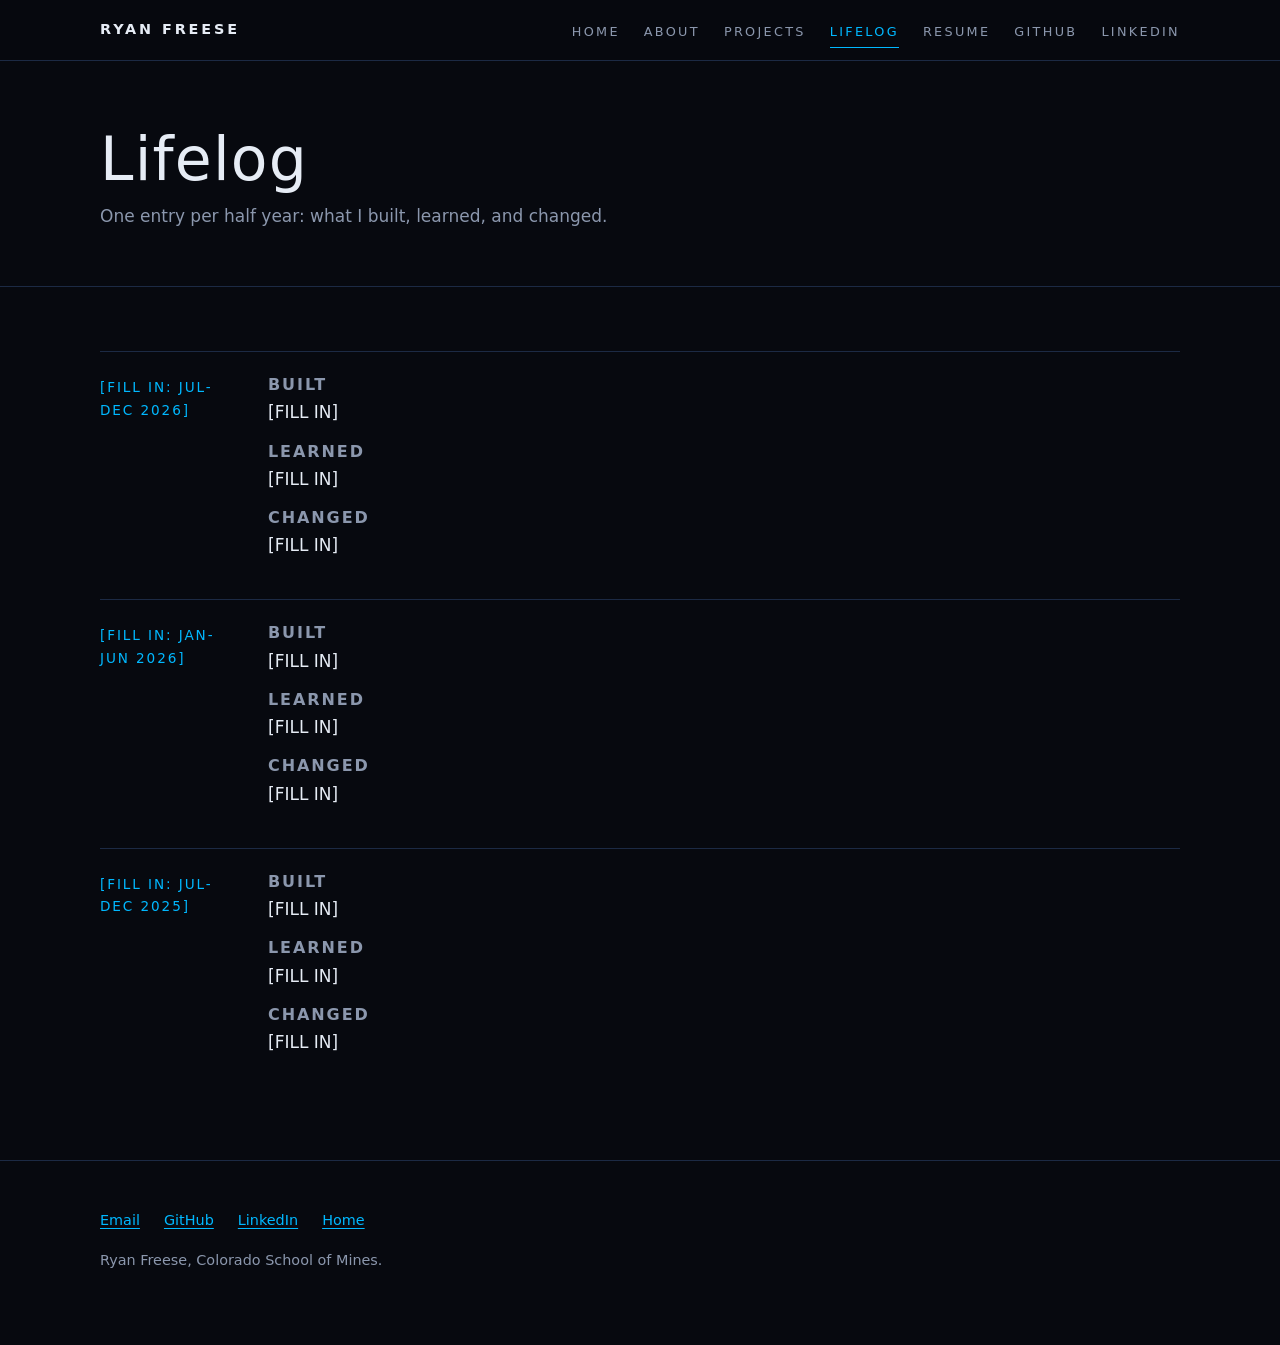
==== lifelog/index.html @ 389905f2 "Build full site: home, about, projects, lifelog, resume, redirect stubs Dark neon-blue crystalline t" ====
<!doctype html>
<html lang="en">
<head>
  <meta charset="utf-8">
  <meta name="viewport" content="width=device-width, initial-scale=1">
  <title>Lifelog | Ryan Freese</title>
  <link rel="stylesheet" href="../style.css">
</head>
<body>

  <header class="site-header">
    <div class="wrap">
      <a class="brand" href="../index.html">Ryan Freese</a>
      <nav aria-label="Main">
        <ul class="nav">
          <li><a href="../index.html">Home</a></li>
          <li><a href="../about.html">About</a></li>
          <li><a href="../projects/">Projects</a></li>
          <li><a href="../lifelog/" aria-current="page">Lifelog</a></li>
          <li><a href="../resume/">Resume</a></li>
          <li><a href="../github/">GitHub</a></li>
          <li><a href="../linkedin/">LinkedIn</a></li>
        </ul>
      </nav>
    </div>
  </header>

  <main>
    <div class="page-title">
      <div class="wrap">
        <h1>Lifelog</h1>
        <p class="muted">One entry per half year: what I built, learned, and changed.</p>
      </div>
    </div>

    <section class="section">
      <div class="wrap">

        <article class="log-entry">
          <time datetime="2026-07">[FILL IN: Jul-Dec 2026]</time>
          <div>
            <h3>Built</h3><p>[FILL IN]</p>
            <h3>Learned</h3><p>[FILL IN]</p>
            <h3>Changed</h3><p>[FILL IN]</p>
          </div>
        </article>

        <article class="log-entry">
          <time datetime="2026-01">[FILL IN: Jan-Jun 2026]</time>
          <div>
            <h3>Built</h3><p>[FILL IN]</p>
            <h3>Learned</h3><p>[FILL IN]</p>
            <h3>Changed</h3><p>[FILL IN]</p>
          </div>
        </article>

        <article class="log-entry">
          <time datetime="2025-07">[FILL IN: Jul-Dec 2025]</time>
          <div>
            <h3>Built</h3><p>[FILL IN]</p>
            <h3>Learned</h3><p>[FILL IN]</p>
            <h3>Changed</h3><p>[FILL IN]</p>
          </div>
        </article>

      </div>
    </section>
  </main>

  <footer class="site-footer">
    <div class="wrap">
      <ul>
        <li><a href="mailto:ryandfreese@gmail.com">Email</a></li>
        <li><a href="../github/">GitHub</a></li>
        <li><a href="../linkedin/">LinkedIn</a></li>
        <li><a href="../index.html">Home</a></li>
      </ul>
      <p>Ryan Freese, Colorado School of Mines.</p>
    </div>
  </footer>

</body>
</html>
---- style.css ----
/* Dark, neon-blue, crystalline. Plain CSS, system fonts, no JS.
   Spacing scale: 8 / 16 / 24 / 32 / 48 / 64 / 96 px. */

:root {
  color-scheme: dark;
  --bg: #07090f;
  --panel: #0d1220;
  --line: #1c2a44;
  --text: #e6ecf5;
  --muted: #8b97ad;
  --accent: #00b8ff;
  --s1: 8px; --s2: 16px; --s3: 24px; --s4: 32px; --s5: 48px; --s6: 64px; --s7: 96px;
  /* cut corners: the "crystal" shape used on portrait and cards */
  --facet: polygon(14px 0, 100% 0, 100% calc(100% - 14px), calc(100% - 14px) 100%, 0 100%, 0 14px);
}

html { scroll-behavior: smooth; }

body {
  margin: 0;
  background: var(--bg);
  color: var(--text);
  font-family: "Segoe UI", system-ui, -apple-system, Helvetica, Arial, sans-serif;
  font-size: 1.0625rem;
  line-height: 1.65;
}

a { color: var(--accent); text-decoration-thickness: 1px; text-underline-offset: 3px; }
a:hover { color: #7fdcff; }
:focus-visible { outline: 2px solid var(--accent); outline-offset: 3px; }

h1, h2, h3 { line-height: 1.15; margin: 0 0 var(--s2); }
h1 { font-size: clamp(2.5rem, 7vw, 4.75rem); font-weight: 300; letter-spacing: 0.02em; }
h2 { font-size: 0.95rem; font-weight: 600; letter-spacing: 0.24em; text-transform: uppercase; color: var(--accent); }
h3 { font-size: 1.25rem; font-weight: 600; }
p { margin: 0 0 var(--s3); }

.wrap { max-width: 1080px; margin: 0 auto; padding: 0 var(--s3); }
.prose { max-width: 65ch; }
.muted { color: var(--muted); }

/* ---------- header ---------- */
.site-header {
  position: sticky; top: 0; z-index: 10;
  background: rgba(7, 9, 15, 0.94);
  border-bottom: 1px solid var(--line);
}
.site-header .wrap { display: flex; flex-wrap: wrap; align-items: center; justify-content: space-between; gap: var(--s1) var(--s3); padding-top: var(--s2); padding-bottom: var(--s2); }
.brand { color: var(--text); font-weight: 600; letter-spacing: 0.2em; text-decoration: none; text-transform: uppercase; font-size: 0.9rem; }
.nav { display: flex; flex-wrap: wrap; gap: var(--s1) var(--s3); list-style: none; margin: 0; padding: 0; }
.nav a { color: var(--muted); text-decoration: none; font-size: 0.8rem; letter-spacing: 0.18em; text-transform: uppercase; padding: var(--s1) 0; border-bottom: 1px solid transparent; }
.nav a:hover, .nav a[aria-current="page"] { color: var(--accent); border-bottom-color: var(--accent); }

/* ---------- hero ---------- */
.hero {
  padding: var(--s7) 0 var(--s6);
  border-bottom: 1px solid var(--line);
  /* low-poly triangles from hard-stop gradients */
  background:
    linear-gradient(135deg, transparent 0 62%, rgba(0, 184, 255, 0.07) 62% 100%),
    linear-gradient(225deg, rgba(0, 184, 255, 0.10) 0 26%, transparent 26%),
    linear-gradient(315deg, transparent 0 78%, rgba(0, 184, 255, 0.05) 78% 100%),
    var(--bg);
}
.hero .wrap { display: grid; grid-template-columns: 1fr minmax(200px, 300px); gap: var(--s5); align-items: center; }
.hero h1 span { color: var(--accent); text-shadow: 0 0 24px rgba(0, 184, 255, 0.45); }
.hero .lead { font-size: 1.25rem; color: var(--text); margin-bottom: var(--s2); }
.hero .intro { color: var(--muted); max-width: 52ch; }

.portrait { padding: 1px; background: var(--accent); clip-path: var(--facet); aspect-ratio: 4 / 5; }
.portrait > div { height: 100%; display: grid; place-items: center; text-align: center; padding: var(--s2); background: var(--panel); clip-path: var(--facet); color: var(--muted); font-size: 0.85rem; letter-spacing: 0.12em; text-transform: uppercase; }

/* ghost button */
.btn { display: inline-block; padding: 12px 28px; border: 1px solid var(--accent); color: var(--accent); text-decoration: none; text-transform: uppercase; letter-spacing: 0.2em; font-size: 0.8rem; transition: background 0.2s, color 0.2s; }
.btn:hover { background: var(--accent); color: var(--bg); }

/* ---------- sections ---------- */
.section { padding: var(--s6) 0; border-bottom: 1px solid var(--line); scroll-margin-top: 72px; }
.page-title { padding: var(--s6) 0 var(--s4); border-bottom: 1px solid var(--line); }
.page-title h1 { margin-bottom: var(--s1); font-size: clamp(2.25rem, 6vw, 3.75rem); }

/* ---------- skills grid: cards expand on hover or focus ---------- */
.skills-grid { display: grid; grid-template-columns: repeat(3, 1fr); gap: var(--s2); list-style: none; margin: var(--s4) 0 var(--s5); padding: 0; }
.skill-card { padding: 1px; background: var(--line); clip-path: var(--facet); transition: background 0.2s; cursor: default; }
.skill-card > div { height: 100%; box-sizing: border-box; padding: var(--s3); background: var(--panel); clip-path: var(--facet); }
.skill-card h3 { margin-bottom: var(--s1); }
.skill-card p { margin: 0; color: var(--muted); font-size: 0.95rem; }
.skill-card__detail { max-height: 0; overflow: hidden; opacity: 0; transition: max-height 0.3s ease, opacity 0.25s ease; }
.skill-card__detail dl { margin: var(--s2) 0 0; padding-top: var(--s2); border-top: 1px solid var(--line); font-size: 0.9rem; }
.skill-card__detail dt { color: var(--accent); font-size: 0.72rem; letter-spacing: 0.18em; text-transform: uppercase; }
.skill-card__detail dd { margin: 0 0 var(--s1); color: var(--text); }
.skill-card:hover, .skill-card:focus-within { grid-column: 1 / -1; background: var(--accent); }
.skill-card:hover .skill-card__detail, .skill-card:focus-within .skill-card__detail { max-height: 320px; opacity: 1; }

.skill-lists { display: grid; grid-template-columns: repeat(3, 1fr); gap: var(--s4); }
.skill-lists h3 { font-size: 0.8rem; letter-spacing: 0.2em; text-transform: uppercase; color: var(--muted); }
.skill-lists p { margin: 0; }

/* ---------- case studies ---------- */
.case { padding: var(--s4); margin-bottom: var(--s4); background: var(--panel); border: 1px solid var(--line); border-left: 3px solid var(--accent); clip-path: var(--facet); }
.case--major { padding: var(--s5) var(--s4); }
.case--major h2, .case--minor h2 { margin-bottom: var(--s1); }
.case h3 { font-size: 1.75rem; font-weight: 300; }
.case--minor h3 { font-size: 1.25rem; font-weight: 600; }
.case dl { display: grid; grid-template-columns: max-content 1fr; gap: var(--s1) var(--s3); margin: var(--s3) 0 0; }
.case dt { color: var(--accent); font-size: 0.72rem; letter-spacing: 0.18em; text-transform: uppercase; padding-top: 4px; }
.case dd { margin: 0; }

/* ---------- lifelog ---------- */
.log-entry { display: grid; grid-template-columns: 9rem 1fr; gap: var(--s3); padding: var(--s3) 0; border-top: 1px solid var(--line); }
.log-entry time { color: var(--accent); letter-spacing: 0.14em; text-transform: uppercase; font-size: 0.85rem; }
.log-entry h3 { font-size: 1rem; color: var(--muted); letter-spacing: 0.12em; text-transform: uppercase; margin: 0 0 4px; }
.log-entry p { margin: 0 0 var(--s2); }

/* ---------- footer ---------- */
.site-footer { padding: var(--s5) 0; color: var(--muted); font-size: 0.9rem; }
.site-footer ul { display: flex; flex-wrap: wrap; gap: var(--s1) var(--s3); list-style: none; margin: 0 0 var(--s2); padding: 0; }

/* ---------- small screens ---------- */
@media (max-width: 720px) {
  .hero { padding: var(--s6) 0 var(--s5); }
  .hero .wrap { grid-template-columns: 1fr; }
  .portrait { max-width: 220px; order: -1; }
  .skills-grid, .skill-lists { grid-template-columns: 1fr; }
  .case dl, .log-entry { grid-template-columns: 1fr; }
  .case dl { gap: 0; }
  .case dd { margin-bottom: var(--s2); }
}

@media (prefers-reduced-motion: reduce) {
  html { scroll-behavior: auto; }
  .btn, .skill-card, .skill-card__detail { transition: none; }
}
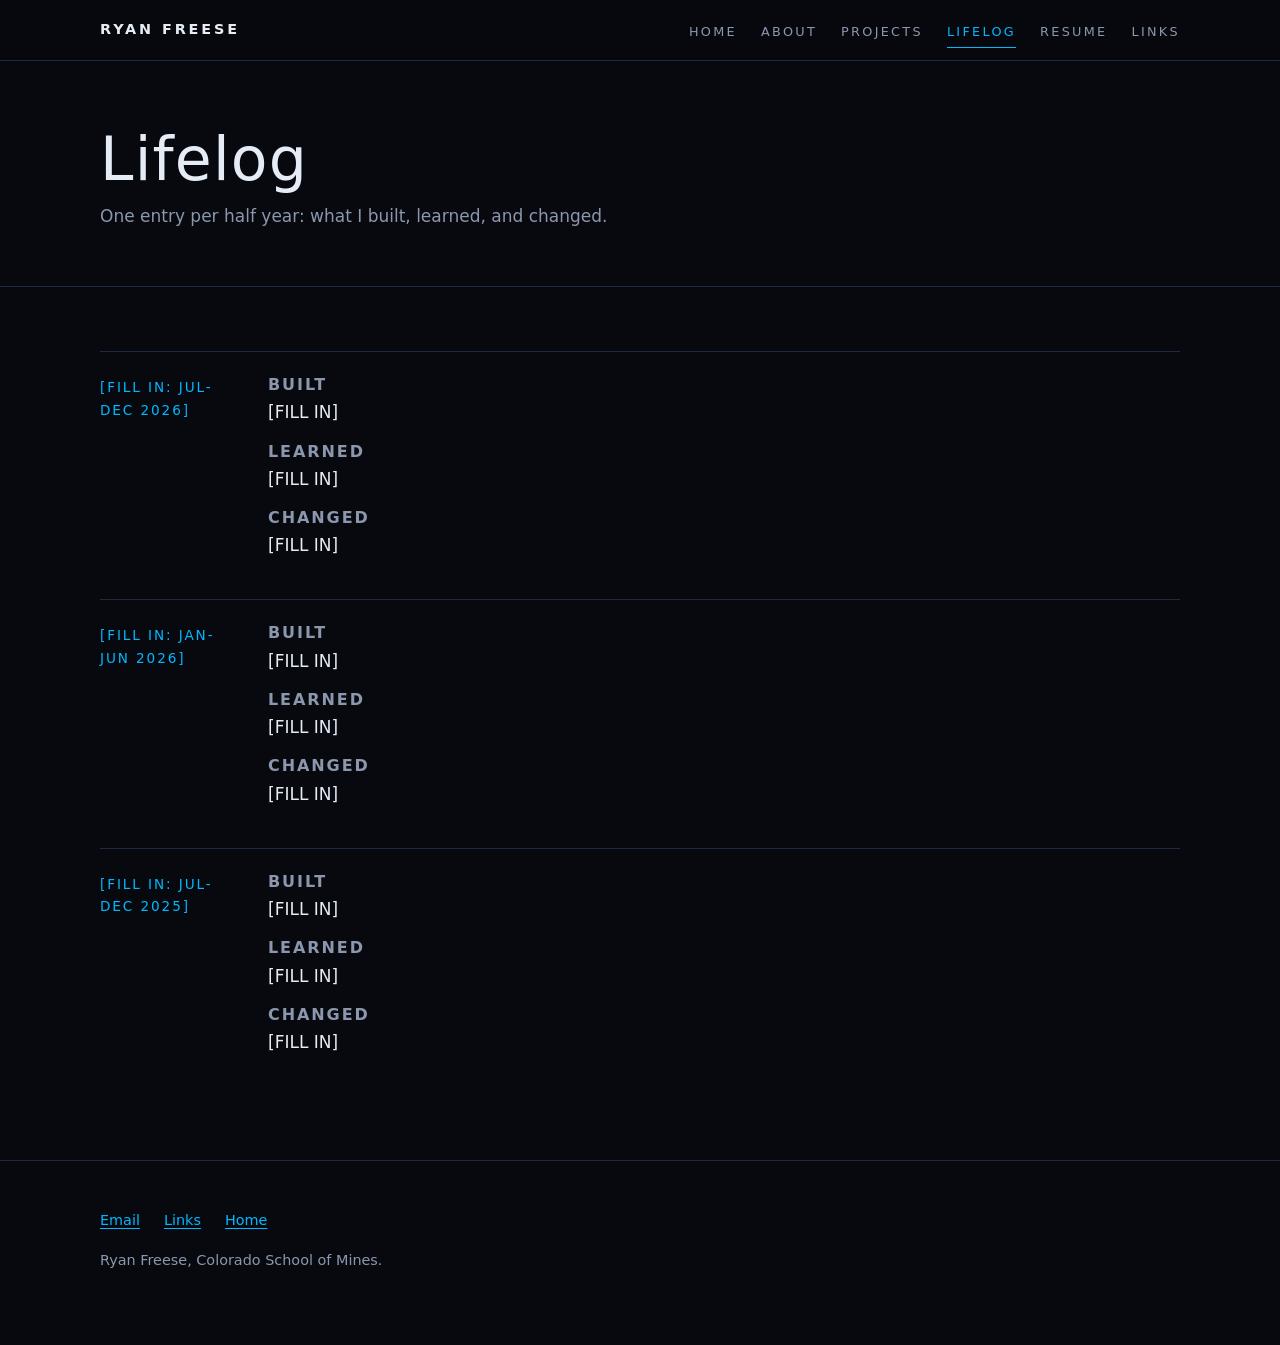
==== commit 78886b18: "Replace GitHub and LinkedIn tabs with a Links page Co-Authored-By: Claude Sonnet 5 <noreply@anthropi" ====
--- a/lifelog/index.html
+++ b/lifelog/index.html
@@ -18,8 +18,7 @@
           <li><a href="../projects/">Projects</a></li>
           <li><a href="../lifelog/" aria-current="page">Lifelog</a></li>
           <li><a href="../resume/">Resume</a></li>
-          <li><a href="../github/">GitHub</a></li>
-          <li><a href="../linkedin/">LinkedIn</a></li>
+          <li><a href="../links/">Links</a></li>
         </ul>
       </nav>
     </div>
@@ -71,8 +70,7 @@
     <div class="wrap">
       <ul>
         <li><a href="mailto:ryandfreese@gmail.com">Email</a></li>
-        <li><a href="../github/">GitHub</a></li>
-        <li><a href="../linkedin/">LinkedIn</a></li>
+        <li><a href="../links/">Links</a></li>
         <li><a href="../index.html">Home</a></li>
       </ul>
       <p>Ryan Freese, Colorado School of Mines.</p>
--- a/style.css
+++ b/style.css
@@ -131,3 +131,14 @@
   html { scroll-behavior: auto; }
   .btn, .skill-card, .skill-card__detail { transition: none; }
 }
+
+/* ---------- links page ---------- */
+.links-grid { display: grid; grid-template-columns: repeat(auto-fill, minmax(220px, 1fr)); gap: var(--s3); list-style: none; margin: 0; padding: 0; }
+.link-card { padding: 1px; background: var(--line); clip-path: var(--facet); transition: background 0.2s; }
+.link-card:hover, .link-card:focus-within { background: var(--accent); }
+.link-card > div { height: 100%; box-sizing: border-box; padding: var(--s4) var(--s3); background: var(--panel); clip-path: var(--facet); text-align: center; }
+.link-card h3 { margin-bottom: 4px; }
+.link-card p { margin: 0 0 var(--s3); font-size: 0.9rem; }
+.logo { width: 72px; height: 72px; margin: 0 auto var(--s2); display: grid; place-items: center; background: var(--accent); color: var(--bg); font-weight: 700; font-size: 1.4rem; letter-spacing: 0.06em; clip-path: var(--facet); }
+.btn[aria-disabled="true"] { border-color: var(--line); color: var(--muted); cursor: not-allowed; }
+.btn[aria-disabled="true"]:hover { background: transparent; color: var(--muted); }
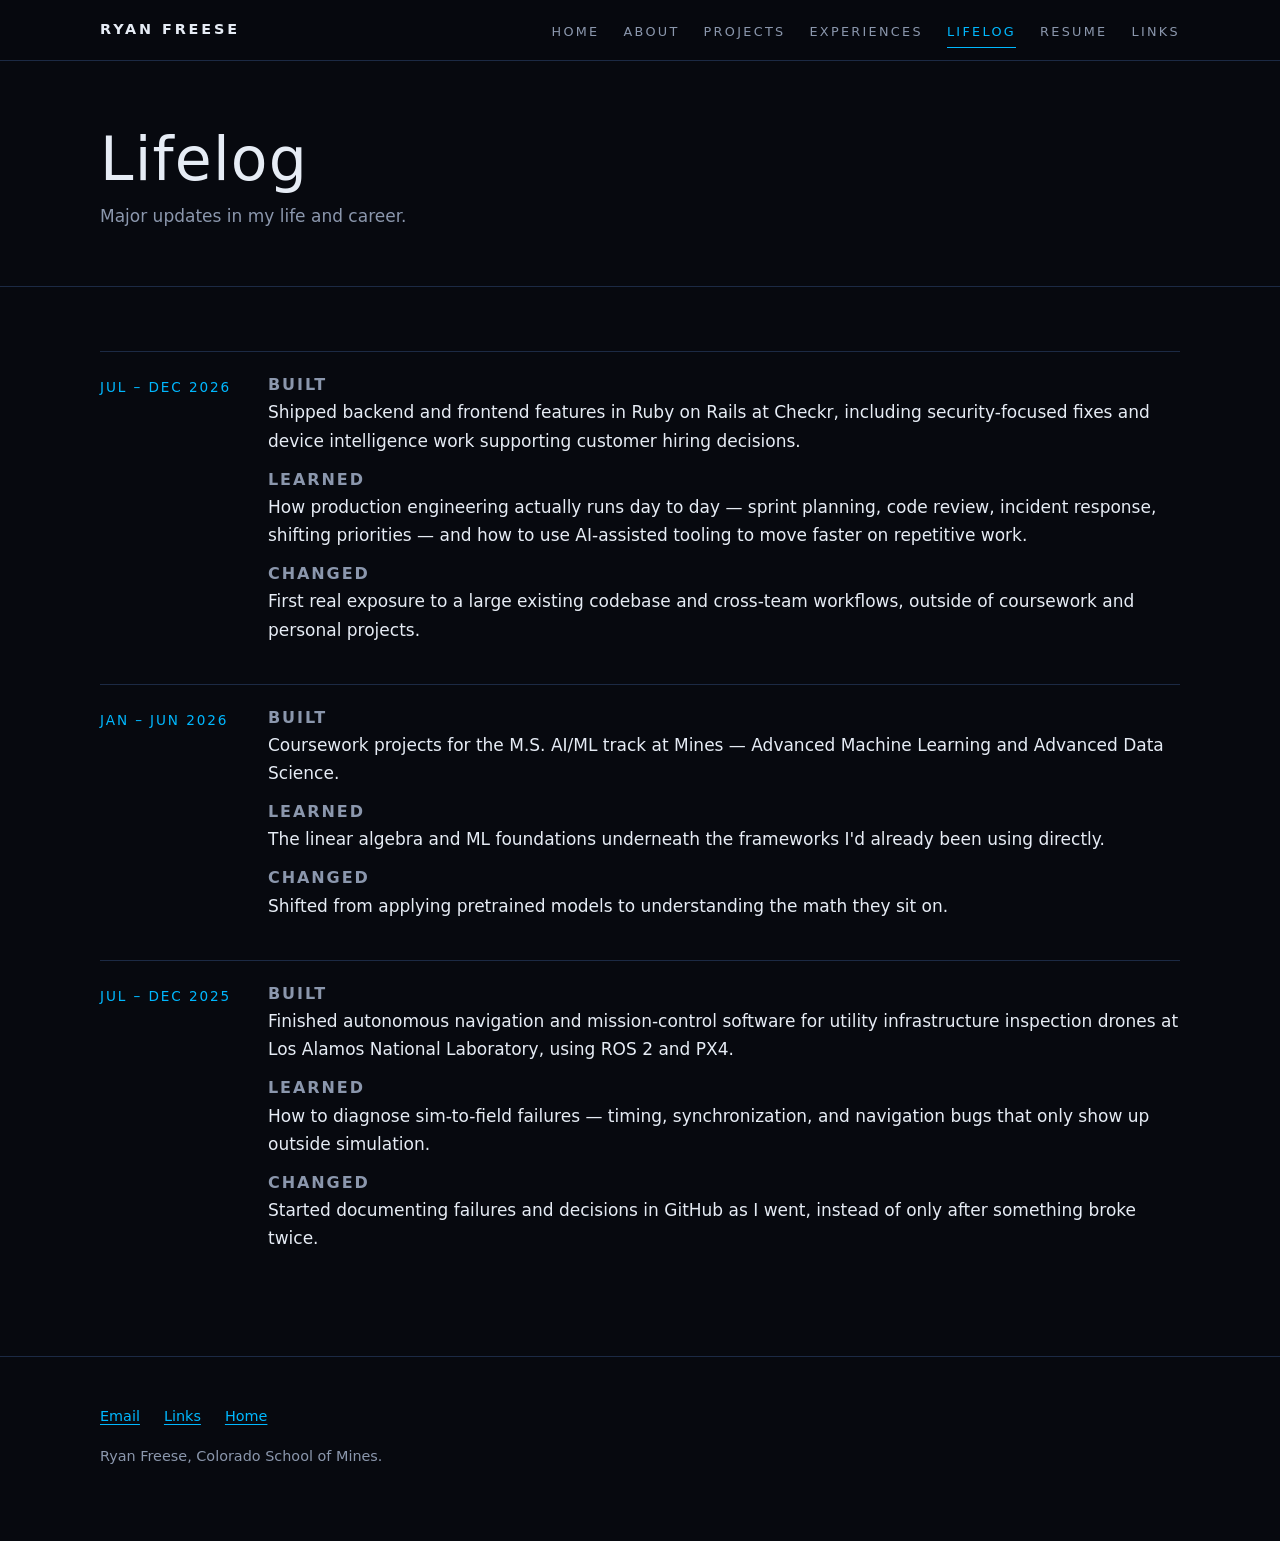
==== commit a02d46e0: "Add Experiences section, real photos, and site cleanup Adds a new Experiences page (static per-post " ====
--- a/lifelog/index.html
+++ b/lifelog/index.html
@@ -16,6 +16,7 @@
           <li><a href="../index.html">Home</a></li>
           <li><a href="../about.html">About</a></li>
           <li><a href="../projects/">Projects</a></li>
+          <li><a href="../experiences/">Experiences</a></li>
           <li><a href="../lifelog/" aria-current="page">Lifelog</a></li>
           <li><a href="../resume/">Resume</a></li>
           <li><a href="../links/">Links</a></li>
@@ -28,7 +29,7 @@
     <div class="page-title">
       <div class="wrap">
         <h1>Lifelog</h1>
-        <p class="muted">One entry per half year: what I built, learned, and changed.</p>
+        <p class="muted">Major updates in my life and career.</p>
       </div>
     </div>
 
@@ -36,29 +37,29 @@
       <div class="wrap">
 
         <article class="log-entry">
-          <time datetime="2026-07">[FILL IN: Jul-Dec 2026]</time>
+          <time datetime="2026-07">Jul – Dec 2026</time>
           <div>
-            <h3>Built</h3><p>[FILL IN]</p>
-            <h3>Learned</h3><p>[FILL IN]</p>
-            <h3>Changed</h3><p>[FILL IN]</p>
+            <h3>Built</h3><p>Shipped backend and frontend features in Ruby on Rails at Checkr, including security-focused fixes and device intelligence work supporting customer hiring decisions.</p>
+            <h3>Learned</h3><p>How production engineering actually runs day to day — sprint planning, code review, incident response, shifting priorities — and how to use AI-assisted tooling to move faster on repetitive work.</p>
+            <h3>Changed</h3><p>First real exposure to a large existing codebase and cross-team workflows, outside of coursework and personal projects.</p>
           </div>
         </article>
 
         <article class="log-entry">
-          <time datetime="2026-01">[FILL IN: Jan-Jun 2026]</time>
+          <time datetime="2026-01">Jan – Jun 2026</time>
           <div>
-            <h3>Built</h3><p>[FILL IN]</p>
-            <h3>Learned</h3><p>[FILL IN]</p>
-            <h3>Changed</h3><p>[FILL IN]</p>
+            <h3>Built</h3><p>Coursework projects for the M.S. AI/ML track at Mines — Advanced Machine Learning and Advanced Data Science.</p>
+            <h3>Learned</h3><p>The linear algebra and ML foundations underneath the frameworks I'd already been using directly.</p>
+            <h3>Changed</h3><p>Shifted from applying pretrained models to understanding the math they sit on.</p>
           </div>
         </article>
 
         <article class="log-entry">
-          <time datetime="2025-07">[FILL IN: Jul-Dec 2025]</time>
+          <time datetime="2025-07">Jul – Dec 2025</time>
           <div>
-            <h3>Built</h3><p>[FILL IN]</p>
-            <h3>Learned</h3><p>[FILL IN]</p>
-            <h3>Changed</h3><p>[FILL IN]</p>
+            <h3>Built</h3><p>Finished autonomous navigation and mission-control software for utility infrastructure inspection drones at Los Alamos National Laboratory, using ROS 2 and PX4.</p>
+            <h3>Learned</h3><p>How to diagnose sim-to-field failures — timing, synchronization, and navigation bugs that only show up outside simulation.</p>
+            <h3>Changed</h3><p>Started documenting failures and decisions in GitHub as I went, instead of only after something broke twice.</p>
           </div>
         </article>
 
@@ -69,7 +70,7 @@
   <footer class="site-footer">
     <div class="wrap">
       <ul>
-        <li><a href="mailto:ryandfreese@gmail.com">Email</a></li>
+        <li><a href="mailto:rfreese@mines.edu">Email</a></li>
         <li><a href="../links/">Links</a></li>
         <li><a href="../index.html">Home</a></li>
       </ul>
--- a/style.css
+++ b/style.css
@@ -67,8 +67,9 @@
 .hero .lead { font-size: 1.25rem; color: var(--text); margin-bottom: var(--s2); }
 .hero .intro { color: var(--muted); max-width: 52ch; }
 
-.portrait { padding: 1px; background: var(--accent); clip-path: var(--facet); aspect-ratio: 4 / 5; }
-.portrait > div { height: 100%; display: grid; place-items: center; text-align: center; padding: var(--s2); background: var(--panel); clip-path: var(--facet); color: var(--muted); font-size: 0.85rem; letter-spacing: 0.12em; text-transform: uppercase; }
+.portrait { padding: 1px; background: var(--accent); clip-path: var(--facet); aspect-ratio: 1 / 1; }
+.portrait > div { height: 100%; overflow: hidden; background: var(--panel); clip-path: var(--facet); }
+.portrait img { width: 100%; height: 100%; object-fit: cover; object-position: 25% center; display: block; }
 
 /* ghost button */
 .btn { display: inline-block; padding: 12px 28px; border: 1px solid var(--accent); color: var(--accent); text-decoration: none; text-transform: uppercase; letter-spacing: 0.2em; font-size: 0.8rem; transition: background 0.2s, color 0.2s; }
@@ -79,20 +80,8 @@
 .page-title { padding: var(--s6) 0 var(--s4); border-bottom: 1px solid var(--line); }
 .page-title h1 { margin-bottom: var(--s1); font-size: clamp(2.25rem, 6vw, 3.75rem); }
 
-/* ---------- skills grid: cards expand on hover or focus ---------- */
-.skills-grid { display: grid; grid-template-columns: repeat(3, 1fr); gap: var(--s2); list-style: none; margin: var(--s4) 0 var(--s5); padding: 0; }
-.skill-card { padding: 1px; background: var(--line); clip-path: var(--facet); transition: background 0.2s; cursor: default; }
-.skill-card > div { height: 100%; box-sizing: border-box; padding: var(--s3); background: var(--panel); clip-path: var(--facet); }
-.skill-card h3 { margin-bottom: var(--s1); }
-.skill-card p { margin: 0; color: var(--muted); font-size: 0.95rem; }
-.skill-card__detail { max-height: 0; overflow: hidden; opacity: 0; transition: max-height 0.3s ease, opacity 0.25s ease; }
-.skill-card__detail dl { margin: var(--s2) 0 0; padding-top: var(--s2); border-top: 1px solid var(--line); font-size: 0.9rem; }
-.skill-card__detail dt { color: var(--accent); font-size: 0.72rem; letter-spacing: 0.18em; text-transform: uppercase; }
-.skill-card__detail dd { margin: 0 0 var(--s1); color: var(--text); }
-.skill-card:hover, .skill-card:focus-within { grid-column: 1 / -1; background: var(--accent); }
-.skill-card:hover .skill-card__detail, .skill-card:focus-within .skill-card__detail { max-height: 320px; opacity: 1; }
-
-.skill-lists { display: grid; grid-template-columns: repeat(3, 1fr); gap: var(--s4); }
+/* ---------- skills ---------- */
+.skill-lists { display: grid; grid-template-columns: repeat(3, 1fr); gap: var(--s4); margin-top: var(--s4); }
 .skill-lists h3 { font-size: 0.8rem; letter-spacing: 0.2em; text-transform: uppercase; color: var(--muted); }
 .skill-lists p { margin: 0; }
 
@@ -112,6 +101,22 @@
 .log-entry h3 { font-size: 1rem; color: var(--muted); letter-spacing: 0.12em; text-transform: uppercase; margin: 0 0 4px; }
 .log-entry p { margin: 0 0 var(--s2); }
 
+/* ---------- experiences ---------- */
+.exp-grid { display: grid; grid-template-columns: repeat(3, 1fr); gap: var(--s3); list-style: none; margin: 0; padding: 0; }
+.exp-card { display: block; padding: 1px; background: var(--line); clip-path: var(--facet); text-decoration: none; color: inherit; transition: background 0.2s; }
+.exp-card:hover, .exp-card:focus-visible { background: var(--accent); }
+.exp-card__inner { background: var(--panel); clip-path: var(--facet); overflow: hidden; }
+.exp-card__media { aspect-ratio: 16 / 10; background: var(--bg); }
+.exp-card__media img { width: 100%; height: 100%; object-fit: cover; display: block; }
+.exp-card__body { padding: var(--s3); }
+.exp-card__body h3 { margin-bottom: 4px; }
+.exp-card__body p { margin: 0; color: var(--muted); font-size: 0.9rem; }
+
+.back-link { display: inline-flex; align-items: center; gap: 6px; margin-bottom: var(--s3); color: var(--muted); text-decoration: none; font-size: 0.8rem; letter-spacing: 0.14em; text-transform: uppercase; }
+.back-link:hover { color: var(--accent); }
+.exp-post-media { clip-path: var(--facet); overflow: hidden; aspect-ratio: 16 / 9; margin: var(--s3) 0 var(--s4); background: var(--bg); }
+.exp-post-media img { width: 100%; height: 100%; object-fit: cover; display: block; }
+
 /* ---------- footer ---------- */
 .site-footer { padding: var(--s5) 0; color: var(--muted); font-size: 0.9rem; }
 .site-footer ul { display: flex; flex-wrap: wrap; gap: var(--s1) var(--s3); list-style: none; margin: 0 0 var(--s2); padding: 0; }
@@ -121,7 +126,7 @@
   .hero { padding: var(--s6) 0 var(--s5); }
   .hero .wrap { grid-template-columns: 1fr; }
   .portrait { max-width: 220px; order: -1; }
-  .skills-grid, .skill-lists { grid-template-columns: 1fr; }
+  .skill-lists, .links-grid, .exp-grid { grid-template-columns: 1fr; }
   .case dl, .log-entry { grid-template-columns: 1fr; }
   .case dl { gap: 0; }
   .case dd { margin-bottom: var(--s2); }
@@ -129,16 +134,17 @@
 
 @media (prefers-reduced-motion: reduce) {
   html { scroll-behavior: auto; }
-  .btn, .skill-card, .skill-card__detail { transition: none; }
+  .btn { transition: none; }
 }
 
 /* ---------- links page ---------- */
-.links-grid { display: grid; grid-template-columns: repeat(auto-fill, minmax(220px, 1fr)); gap: var(--s3); list-style: none; margin: 0; padding: 0; }
+.links-grid { display: grid; grid-template-columns: repeat(3, 1fr); gap: var(--s3); list-style: none; margin: 0; padding: 0; }
 .link-card { padding: 1px; background: var(--line); clip-path: var(--facet); transition: background 0.2s; }
 .link-card:hover, .link-card:focus-within { background: var(--accent); }
 .link-card > div { height: 100%; box-sizing: border-box; padding: var(--s4) var(--s3); background: var(--panel); clip-path: var(--facet); text-align: center; }
 .link-card h3 { margin-bottom: 4px; }
 .link-card p { margin: 0 0 var(--s3); font-size: 0.9rem; }
-.logo { width: 72px; height: 72px; margin: 0 auto var(--s2); display: grid; place-items: center; background: var(--accent); color: var(--bg); font-weight: 700; font-size: 1.4rem; letter-spacing: 0.06em; clip-path: var(--facet); }
+.logo { width: 72px; height: 72px; margin: 0 auto var(--s2); display: grid; place-items: center; background: #fff; padding: 12px; box-sizing: border-box; clip-path: var(--facet); overflow: hidden; }
+.logo img { width: 100%; height: 100%; object-fit: contain; }
 .btn[aria-disabled="true"] { border-color: var(--line); color: var(--muted); cursor: not-allowed; }
 .btn[aria-disabled="true"]:hover { background: transparent; color: var(--muted); }
